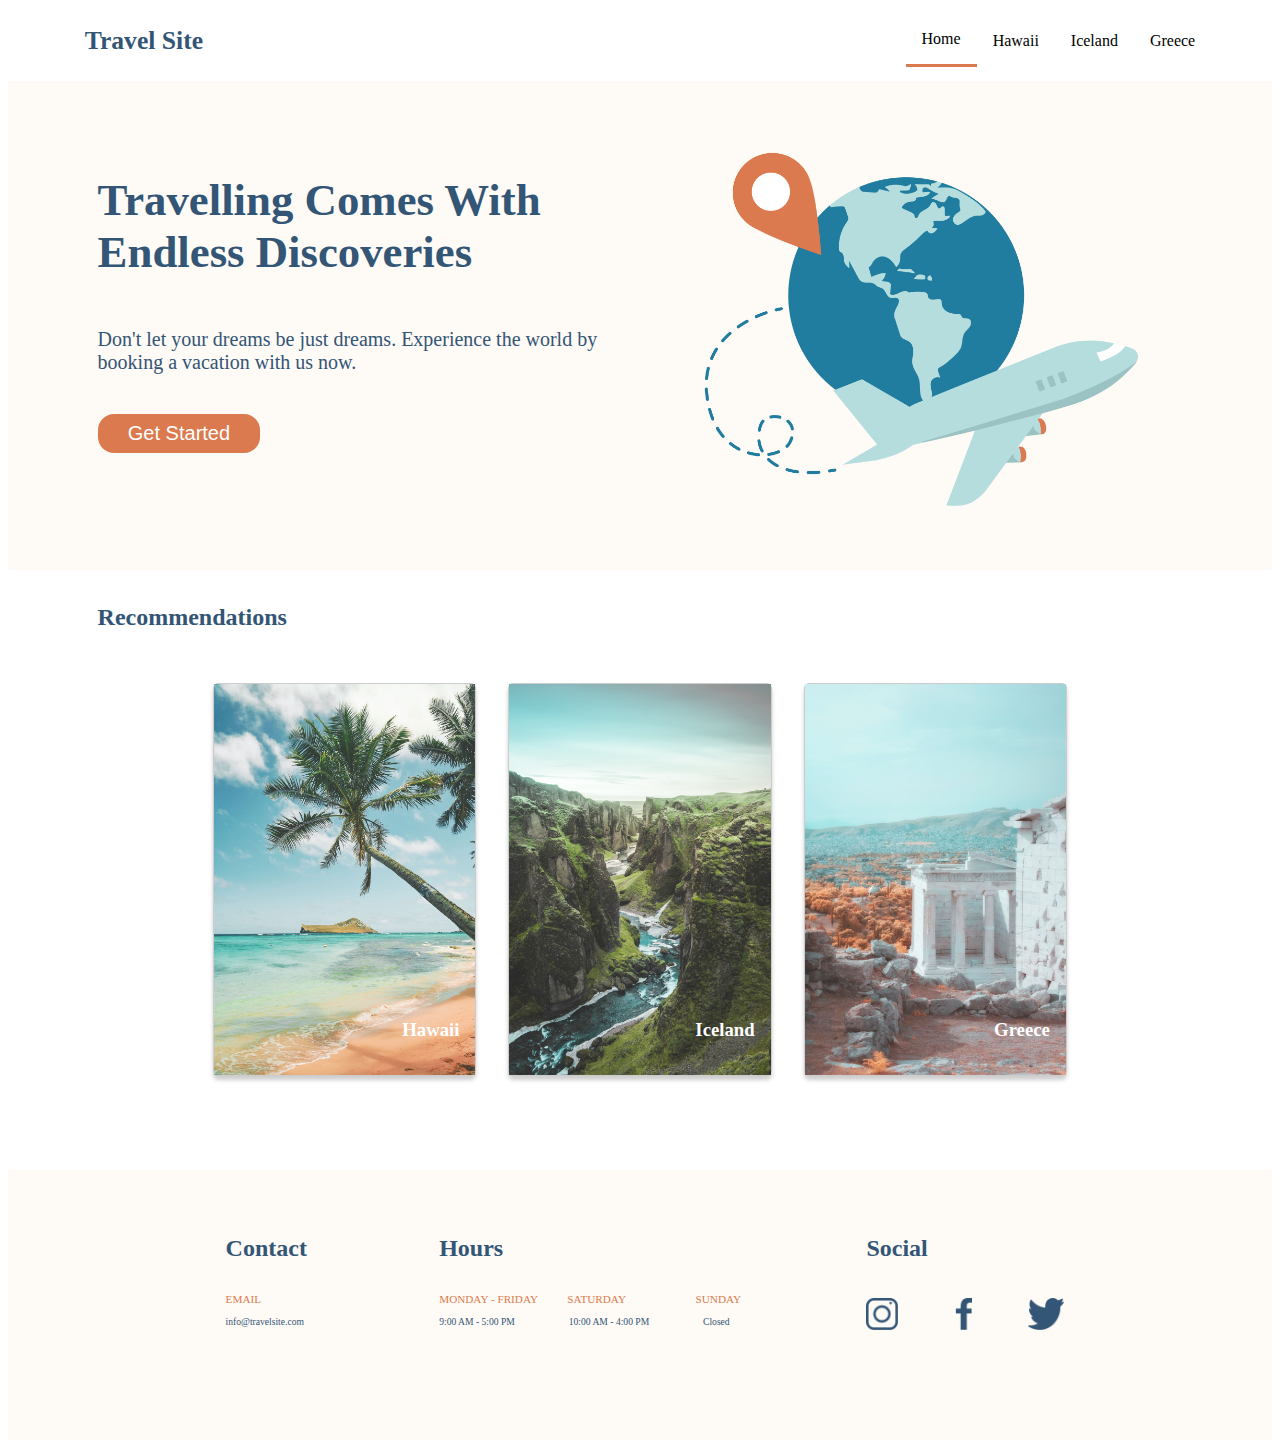
==== index.html @ 40252081 "update page references font sizes and padding" ====
<!DOCTYPE html>
<html lang="en">
<head>
    <meta charset="UTF-8">
    <meta name="viewport" content="width=device-width, initial-scale=1.0">
    <title>Document</title>
    <link rel="stylesheet" href="./styles/global.css" />
    <link rel="stylesheet" href="./styles/main.css" />
</head>
<body class="home">
    <nav class="navbar"> 
        <h3 class="navbar__title"> Travel Site</h3>
        <div class="navbar__panel">
        <a href="./index.html" class="navbar__link--active">Home</a>    
        <a href="./pages/hawaii.html" class="navbar__link">Hawaii</a>    
        <a href="./pages/iceland.html" class="navbar__link">Iceland</a>    
        <a href="./pages/greece.html" class="navbar__link">Greece</a>
        </div>    
    </nav>

    <section class="hero">
        <div class="hero__container">
        <h1> Travelling Comes With Endless Discoveries</h1>
        <p> Don't let your dreams be just dreams. Experience the world by booking a vacation with us now.<p>
        <button class="hero__startButton"> Get Started </button>
        </div>
        <img src="./assets/Images/hero.png" class="hero__travelImage" > 

    </section>

    <main class="recommendations"> 
        <h2> Recommendations</h2>
        <div class="recommended">
            <a href="./pages/hawaii.html" class="recommended__citycard">
                <img src="./assets/Images/hawaii.jpg" class="recommended__citycard--image">
                <h3 class="recommended__citycard--name">Hawaii</h3>   
            </a>
            <a href="./pages/iceland.html" class="recommended__citycard">
                <img src="./assets/Images/iceland.jpg" class="recommended__citycard--image">
                <h3 class="recommended__citycard--name">Iceland</h3>   
            </a>
            <a href="./pages/greece.html" class="recommended__citycard">
                <img src="./assets/Images/greece.jpg" class="recommended__citycard--image">
                <h3 class="recommended__citycard--name">Greece</h3>   
            </a>
        </div>
    </main>

    <footer class="footer">
        <div class="contact">
            <h2>Contact</h2>
            <div class="contact__panel">
                <h3 class="footer__subtitle">EMAIL</h3>
                <p class="footer__parag">info@travelsite.com</p> 
            </div>
        </div>

        <div class="hours">
            <h2>Hours</h2>
            <div class="footer__days">
                <h3 class="footer__subtitle">MONDAY - FRIDAY</h3>
                <h3 class="footer__subtitle">SATURDAY</h3> 
                <h3 class="footer__subtitle">SUNDAY</h3>  
            </div> 
            <div class="footer__hours">
                <p class="footer__parag">9:00 AM - 5:00 PM</p> 
                <p class="footer__parag">10:00 AM - 4:00 PM</p> 
                <p class="footer__parag">Closed</p> 
            </div>
        </div>

        <div class="socialmedia">
            <h2>Social</h2> 
            <div class="socialmedia__icons">
                <img src="./assets/Icons/icon-instagram.png" class="socialmedia__icon">
                <img src="./assets/Icons/icon-facebook.png" class="socialmedia__icon">
                <img src="./assets/Icons/icon-twitter.png" class="socialmedia__icon">
            </div>
        </div>
    </footer>

</body>
</html>
---- styles/global.css ----
html {
    box-sizing: border-box;
    font-family: Verdana;
  }

*,
*:before,
*:after {
  box-sizing: inherit;
}

.navbar{
    position:fixed;
    display:flex;
    justify-content:space-evenly;
    align-items: center;
    top:0;
    height:9vh;
    width: 100%;
    background-color: #FFFFFF;
    padding: 1.5vh 6vw 1.5vh 6vw;
  }

.navbar__title{
    display:flex;
    width:40%;
    color:#335576;
    font-size: 1.6rem;
    font-weight:900;
  }

  .navbar__panel{
    display:flex;
    width: 70%;
    justify-content: flex-end;
    align-items: center;
  }

.navbar__link{
    display:flexbox;
    text-align: center;
    text-decoration:none;
    color:black;
    padding:1rem;
  }

.navbar__link--active{
    height:100%;
    text-decoration:none;
    text-align: center;
    color:black;
    border-bottom: 3px solid #DB7A4E;
    padding:1rem;

 }

 .footer{
    display:flex;
    justify-content:center;
    height:30vh;
    background-color: #FEFAF5;
    padding:5vh 15vw 5vh 17vw; 

}

.contact{
    width:25%;

}

.contact__panel{
    display:flex;
    flex-direction:column;
}

.hours{
    width:50%;
}

.footer__days{
    display:flex;
    width:100%;
    justify-content:flex-start;

}

.footer__hours{
    display:flex;
    font-size: 0.8rem;
    max-width:68%;
    justify-content:space-between;
}
.footer__subtitle{
    color:#DB7A4E;
    width:30%;
    font-size:0.7rem;
    font-weight: 400;
    display:flex;
    justify-content:space-between;

}

.footer__parag{
    margin:0;
    font-size:0.6rem;
}

.socialmedia{
    width:25%;
    height:100%;
}

.socialmedia__icons{
    display:flex;
    flex-direction:row;
    align-items:center;
    justify-content: space-between;
    padding:1rem 1rem 1rem 0;

}

.socialmedia__icon{
    display:flex;
    height:2rem;
}
---- styles/main.css ----
h1{
    color:#335576;
    max-height:100%;
    max-width:100%;
    font-size:2.8rem;
}

h2{
    color:#335576;
  }

p{
    color:#335576;
    font-size:1.25rem;
}

h3{
    color:#335576;
}

.hero{
    display:flex;
    width:100%;
    background-color: #FEFAF5;
    margin-top:9vh;
    padding:7vh 7vw 7vh 7vw;
}

.hero__container{
    display:flex;
    flex-direction:column;
    height:100%;
    width:50%;
}
.hero__travelImage{
    display:flex;
    max-height:100%;
    max-width:40%;
    margin-left:5vw;
}

.hero__startButton{
    display:flex;
    border-radius: 1rem;
    border-width: 0;
    color: #FFFFFF;
    align-content: center;
    justify-content: center;
    padding:0.5rem;
    background-color:#DB7A4E;
    width: 30%;
    font-size: 1.25rem;
}

.recommendations{
    background-color: #FFFFFF;
    display:flex;
    flex-direction: column;
    padding:1.5vh 7vw 1.5vh 7vw;
}

.recommended {
    display:flex;
    justify-content: center;
    margin:1rem;
}

.recommended__citycard{
    position:relative;
    display:flex;
    flex-direction: row;
    width:25%;
    border-radius:5px;
    box-shadow: 0px 4px 4px  rgba(0, 0, 0, 0.2);
    border:1px solid rgba(0, 0, 0, 0.2);
    margin:1rem;
    margin-bottom:4rem;
    padding:0;
}

.recommended__citycard--image{
    display:flex;
    width:100%;
    max-height:100%;
}

.recommended__citycard--name{
    position:absolute;
    bottom:1rem;
    right:1rem;
    color:#FFFFFF;
}
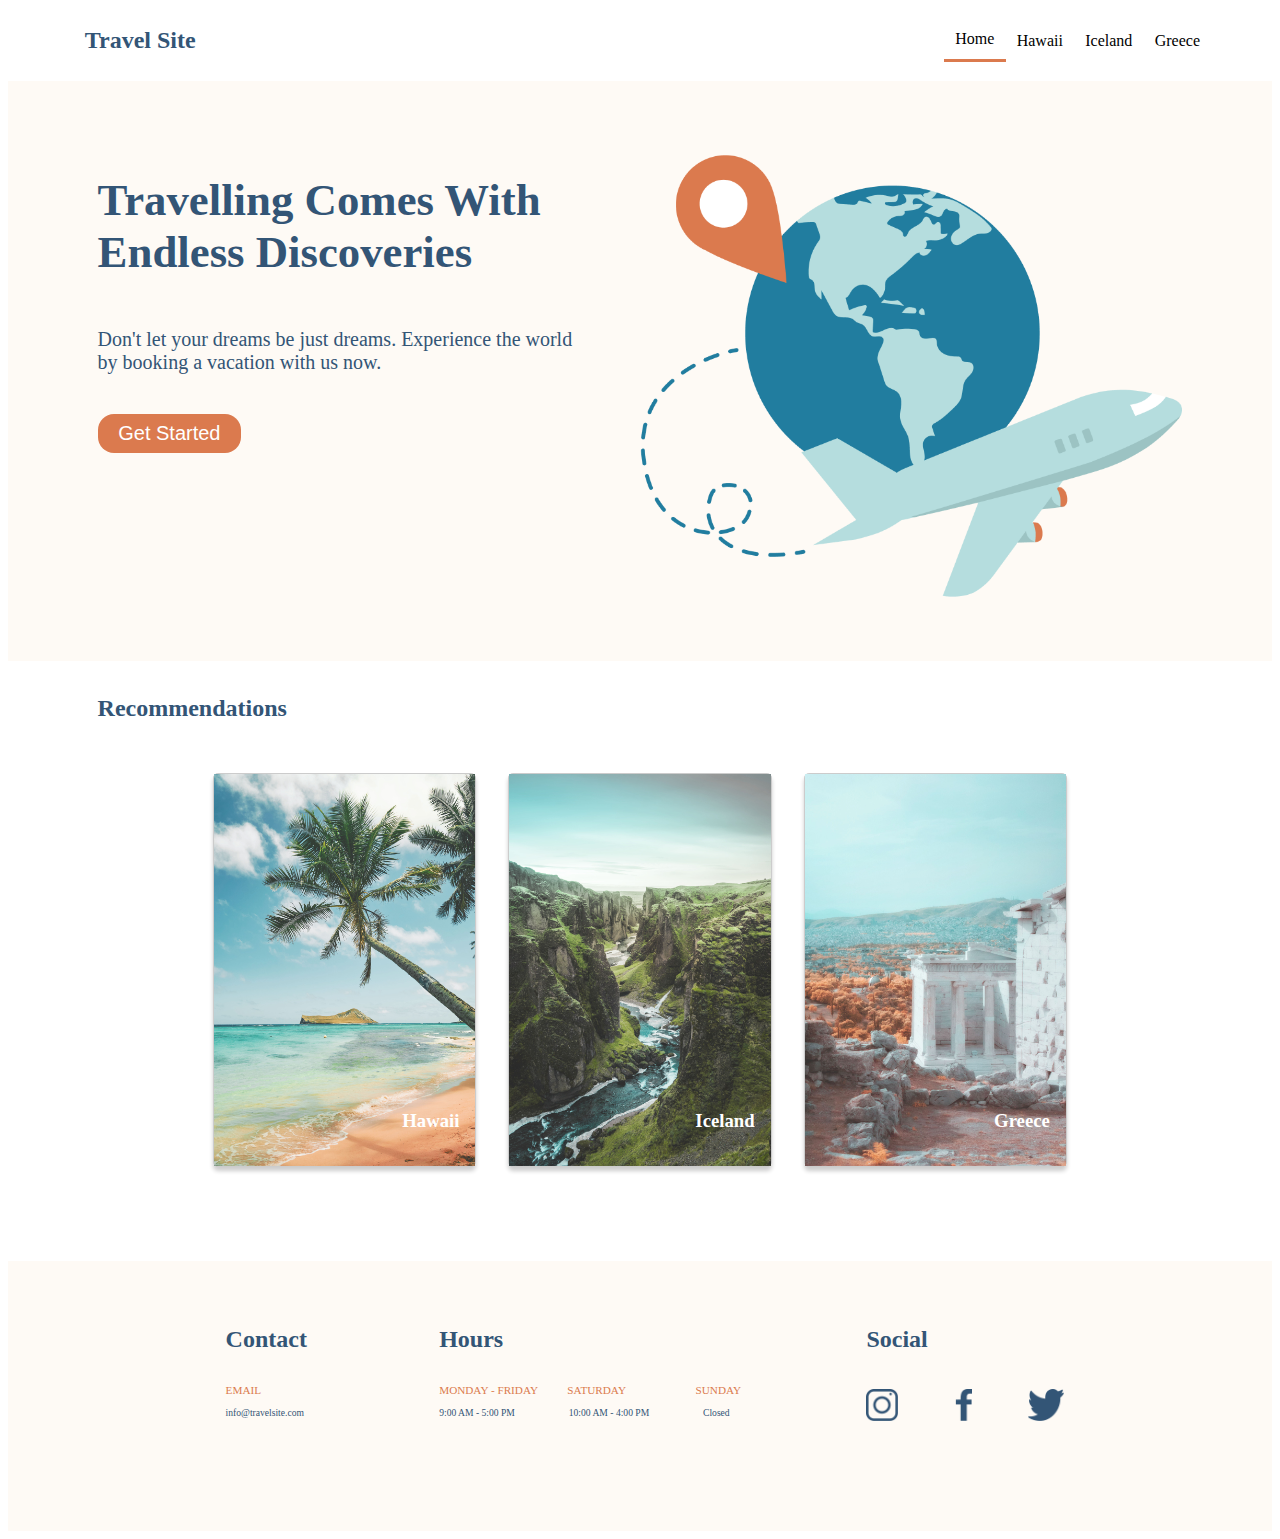
==== commit e8548e93: "turn nav bar to unordered list, add hawaii page link to get started button" ====
--- a/index.html
+++ b/index.html
@@ -22,7 +22,7 @@
         <div class="hero__container">
         <h1> Travelling Comes With Endless Discoveries</h1>
         <p> Don't let your dreams be just dreams. Experience the world by booking a vacation with us now.<p>
-        <button class="hero__startButton"> Get Started </button>
+        <a href="./pages/hawaii.html"><button class="hero__startButton"> Get Started </button></a>
         </div>
         <img src="./assets/Images/hero.png" class="hero__travelImage" > 
 
--- a/styles/global.css
+++ b/styles/global.css
@@ -19,29 +19,39 @@
     width: 100%;
     background-color: #FFFFFF;
     padding: 1.5vh 6vw 1.5vh 6vw;
-  }
+}
 
 .navbar__title{
     display:flex;
     width:40%;
     color:#335576;
-    font-size: 1.6rem;
+    font-size: 1.5rem;
     font-weight:900;
-  }
+}
 
-  .navbar__panel{
+h2{
+    color:#335576;
+}
+
+a{
+    text-decoration:none;
+}
+
+.navbar__panel{
     display:flex;
     width: 70%;
     justify-content: flex-end;
     align-items: center;
+    list-style: none;
   }
+
 
 .navbar__link{
     display:flexbox;
     text-align: center;
     text-decoration:none;
     color:black;
-    padding:1rem;
+    padding: 0.7rem;
   }
 
 .navbar__link--active{
@@ -50,7 +60,7 @@
     text-align: center;
     color:black;
     border-bottom: 3px solid #DB7A4E;
-    padding:1rem;
+    padding:0.7rem;
 
  }
 
@@ -103,6 +113,7 @@
 .footer__parag{
     margin:0;
     font-size:0.6rem;
+    color:#335576;
 }
 
 .socialmedia{
--- a/styles/main.css
+++ b/styles/main.css
@@ -5,18 +5,12 @@
     font-size:2.8rem;
 }
 
-h2{
-    color:#335576;
-  }
 
 p{
     color:#335576;
     font-size:1.25rem;
 }
 
-h3{
-    color:#335576;
-}
 
 .hero{
     display:flex;
@@ -35,7 +29,7 @@
 .hero__travelImage{
     display:flex;
     max-height:100%;
-    max-width:40%;
+    max-width:50%;
     margin-left:5vw;
 }
 
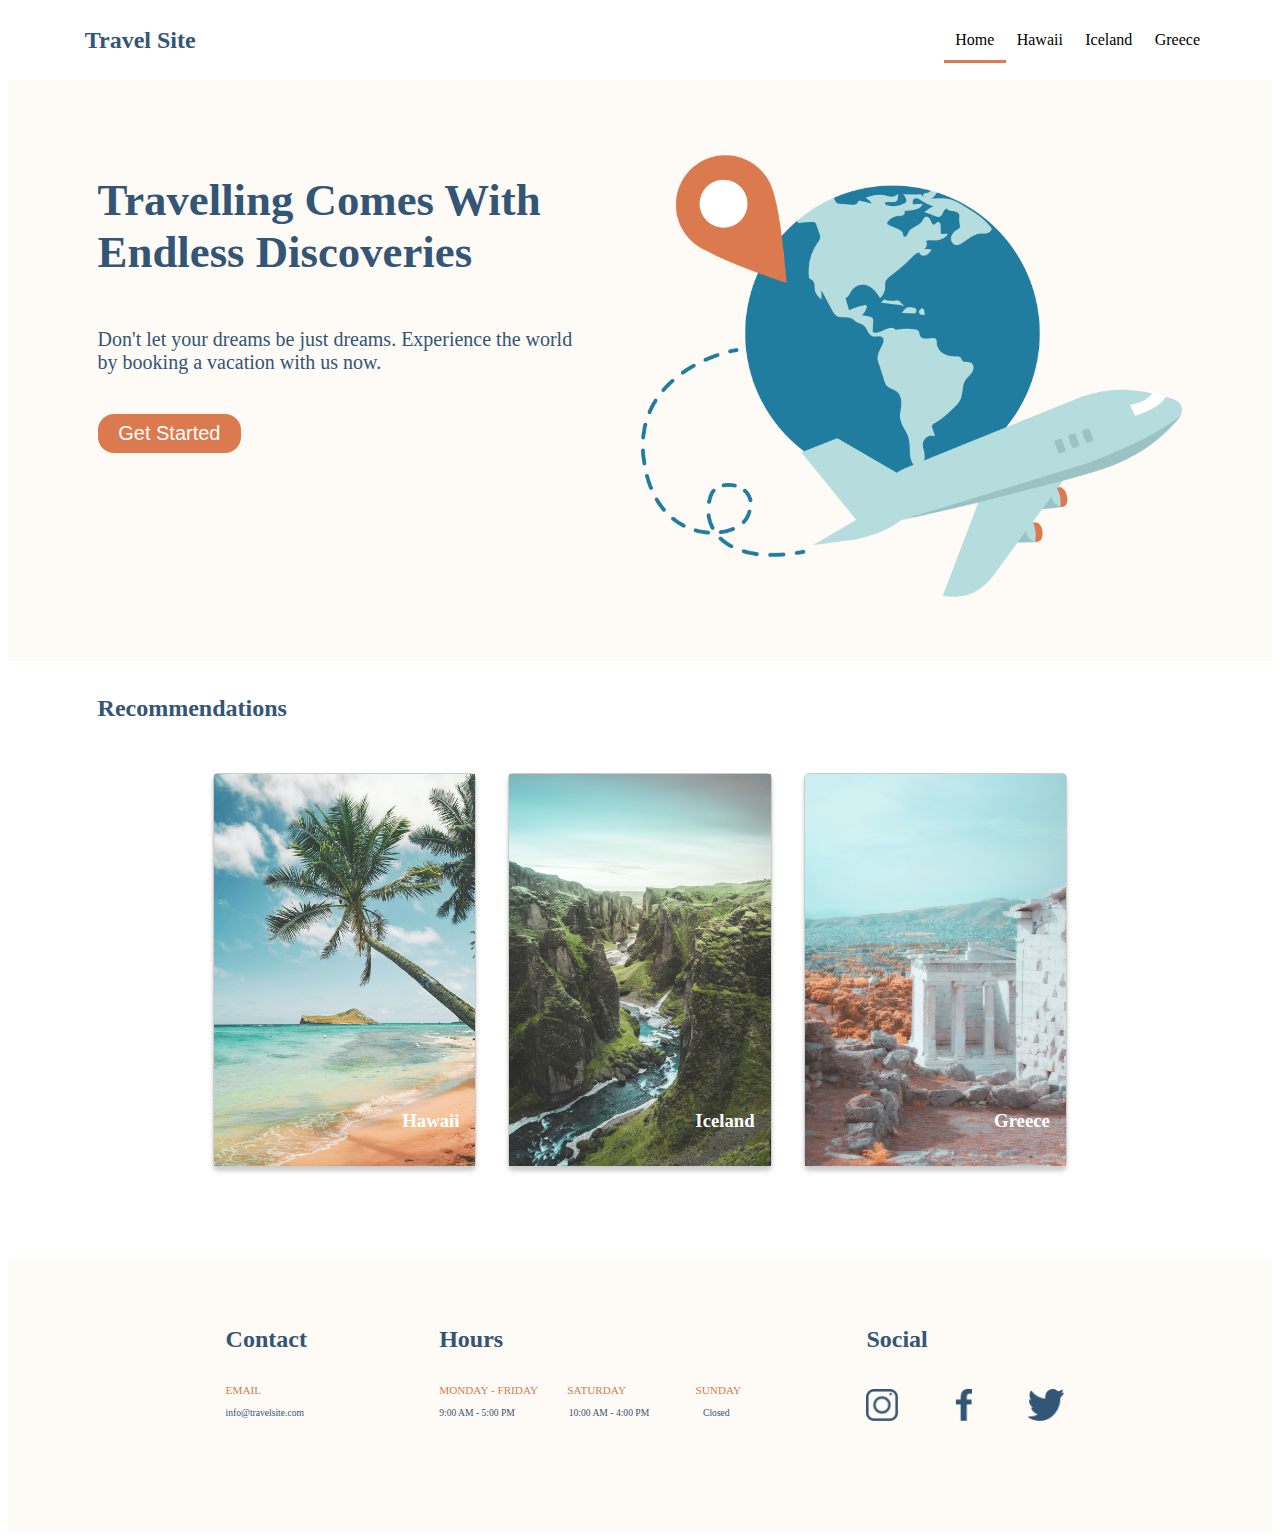
==== commit adcb8a7f: "update index page nav bar to unordered list" ====
--- a/index.html
+++ b/index.html
@@ -10,12 +10,12 @@
 <body class="home">
     <nav class="navbar"> 
         <h3 class="navbar__title"> Travel Site</h3>
-        <div class="navbar__panel">
-        <a href="./index.html" class="navbar__link--active">Home</a>    
-        <a href="./pages/hawaii.html" class="navbar__link">Hawaii</a>    
-        <a href="./pages/iceland.html" class="navbar__link">Iceland</a>    
-        <a href="./pages/greece.html" class="navbar__link">Greece</a>
-        </div>    
+        <ul class="navbar__panel">
+        <li><a href="./index.html" class="navbar__link--active">Home</a></li> 
+        <li><a href="./pages/hawaii.html" class="navbar__link">Hawaii</a></li>    
+        <li><a href="./pages/iceland.html" class="navbar__link">Iceland</a></li>    
+        <li><a href="./pages/greece.html" class="navbar__link">Greece</a></li>
+        </ul>    
     </nav>
 
     <section class="hero">
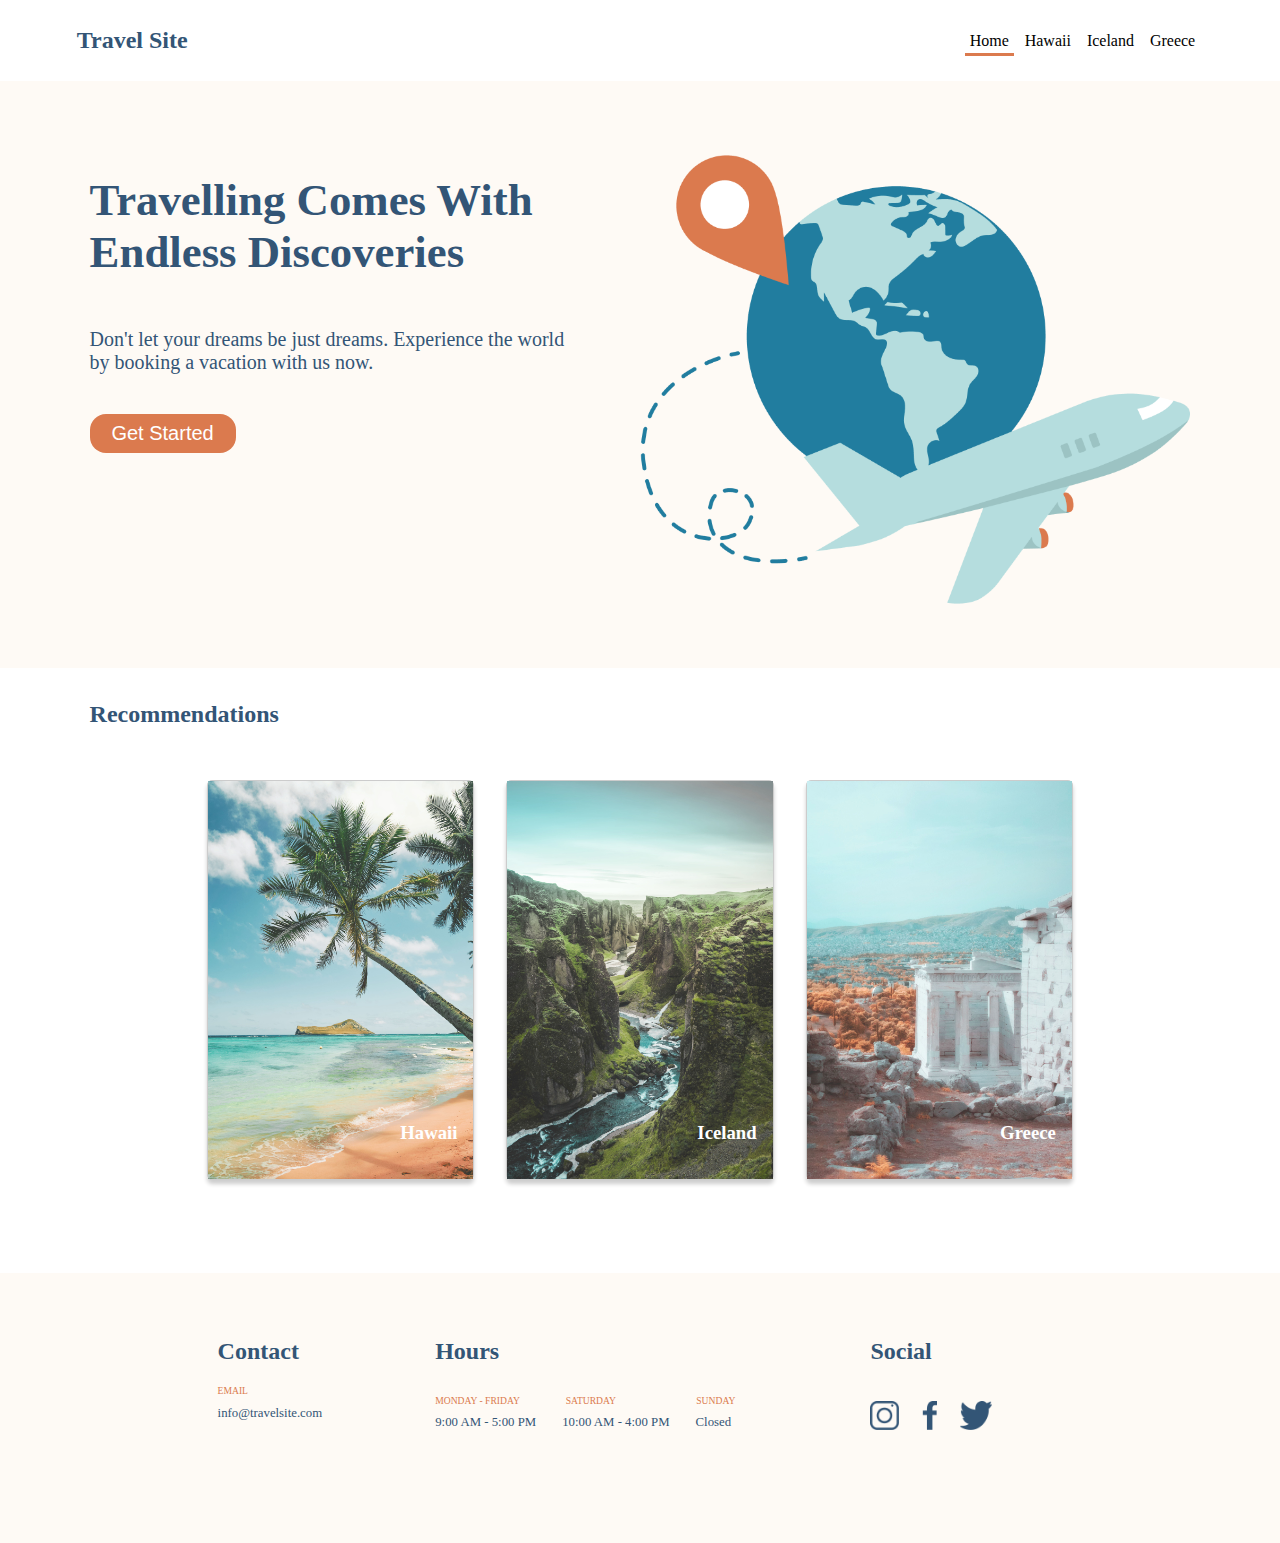
==== commit d5777248: "update sizes" ====
--- a/index.html
+++ b/index.html
@@ -1,5 +1,6 @@
 <!DOCTYPE html>
 <html lang="en">
+
 <head>
     <meta charset="UTF-8">
     <meta name="viewport" content="width=device-width, initial-scale=1.0">
@@ -7,41 +8,43 @@
     <link rel="stylesheet" href="./styles/global.css" />
     <link rel="stylesheet" href="./styles/main.css" />
 </head>
+
 <body class="home">
-    <nav class="navbar"> 
+    <nav class="navbar">
         <h3 class="navbar__title"> Travel Site</h3>
         <ul class="navbar__panel">
-        <li><a href="./index.html" class="navbar__link--active">Home</a></li> 
-        <li><a href="./pages/hawaii.html" class="navbar__link">Hawaii</a></li>    
-        <li><a href="./pages/iceland.html" class="navbar__link">Iceland</a></li>    
-        <li><a href="./pages/greece.html" class="navbar__link">Greece</a></li>
-        </ul>    
+            <li><a href="./index.html" class="navbar__link navbar__link--active">Home</a></li>
+            <li><a href="./pages/hawaii.html" class="navbar__link">Hawaii</a></li>
+            <li><a href="./pages/iceland.html" class="navbar__link">Iceland</a></li>
+            <li><a href="./pages/greece.html" class="navbar__link">Greece</a></li>
+        </ul>
     </nav>
 
     <section class="hero">
         <div class="hero__container">
-        <h1> Travelling Comes With Endless Discoveries</h1>
-        <p> Don't let your dreams be just dreams. Experience the world by booking a vacation with us now.<p>
-        <a href="./pages/hawaii.html"><button class="hero__startButton"> Get Started </button></a>
+            <h1> Travelling Comes With Endless Discoveries</h1>
+            <p> Don't let your dreams be just dreams. Experience the world by booking a vacation with us now.
+            <p>
+                <a href="./pages/hawaii.html"><button class="hero__startButton"> Get Started </button></a>
         </div>
-        <img src="./assets/Images/hero.png" class="hero__travelImage" > 
+        <img src="./assets/Images/hero.png" class="hero__travelImage">
 
     </section>
 
-    <main class="recommendations"> 
+    <main class="recommendations">
         <h2> Recommendations</h2>
         <div class="recommended">
             <a href="./pages/hawaii.html" class="recommended__citycard">
                 <img src="./assets/Images/hawaii.jpg" class="recommended__citycard--image">
-                <h3 class="recommended__citycard--name">Hawaii</h3>   
+                <h3 class="recommended__citycard--name">Hawaii</h3>
             </a>
             <a href="./pages/iceland.html" class="recommended__citycard">
                 <img src="./assets/Images/iceland.jpg" class="recommended__citycard--image">
-                <h3 class="recommended__citycard--name">Iceland</h3>   
+                <h3 class="recommended__citycard--name">Iceland</h3>
             </a>
             <a href="./pages/greece.html" class="recommended__citycard">
                 <img src="./assets/Images/greece.jpg" class="recommended__citycard--image">
-                <h3 class="recommended__citycard--name">Greece</h3>   
+                <h3 class="recommended__citycard--name">Greece</h3>
             </a>
         </div>
     </main>
@@ -51,7 +54,7 @@
             <h2>Contact</h2>
             <div class="contact__panel">
                 <h3 class="footer__subtitle">EMAIL</h3>
-                <p class="footer__parag">info@travelsite.com</p> 
+                <p class="footer__parag">info@travelsite.com</p>
             </div>
         </div>
 
@@ -59,18 +62,18 @@
             <h2>Hours</h2>
             <div class="footer__days">
                 <h3 class="footer__subtitle">MONDAY - FRIDAY</h3>
-                <h3 class="footer__subtitle">SATURDAY</h3> 
-                <h3 class="footer__subtitle">SUNDAY</h3>  
-            </div> 
+                <h3 class="footer__subtitle">SATURDAY</h3>
+                <h3 class="footer__subtitle">SUNDAY</h3>
+            </div>
             <div class="footer__hours">
-                <p class="footer__parag">9:00 AM - 5:00 PM</p> 
-                <p class="footer__parag">10:00 AM - 4:00 PM</p> 
-                <p class="footer__parag">Closed</p> 
+                <p class="footer__parag">9:00 AM - 5:00 PM</p>
+                <p class="footer__parag">10:00 AM - 4:00 PM</p>
+                <p class="footer__parag">Closed</p>
             </div>
         </div>
 
         <div class="socialmedia">
-            <h2>Social</h2> 
+            <h2>Social</h2>
             <div class="socialmedia__icons">
                 <img src="./assets/Icons/icon-instagram.png" class="socialmedia__icon">
                 <img src="./assets/Icons/icon-facebook.png" class="socialmedia__icon">
@@ -80,4 +83,5 @@
     </footer>
 
 </body>
+
 </html>--- a/styles/global.css
+++ b/styles/global.css
@@ -9,6 +9,11 @@
   box-sizing: inherit;
 }
 
+body {
+    margin:0;
+    padding:0;
+}
+
 .navbar{
     position:fixed;
     display:flex;
@@ -17,6 +22,7 @@
     top:0;
     height:9vh;
     width: 100%;
+    z-index: 1;
     background-color: #FFFFFF;
     padding: 1.5vh 6vw 1.5vh 6vw;
 }
@@ -47,20 +53,16 @@
 
 
 .navbar__link{
-    display:flexbox;
     text-align: center;
     text-decoration:none;
     color:black;
-    padding: 0.7rem;
+    padding: 0.3rem;
+    margin:0.2rem;
   }
 
 .navbar__link--active{
     height:100%;
-    text-decoration:none;
-    text-align: center;
-    color:black;
     border-bottom: 3px solid #DB7A4E;
-    padding:0.7rem;
 
  }
 
@@ -78,11 +80,6 @@
 
 }
 
-.contact__panel{
-    display:flex;
-    flex-direction:column;
-}
-
 .hours{
     width:50%;
 }
@@ -96,14 +93,14 @@
 
 .footer__hours{
     display:flex;
-    font-size: 0.8rem;
     max-width:68%;
     justify-content:space-between;
 }
+
 .footer__subtitle{
     color:#DB7A4E;
     width:30%;
-    font-size:0.7rem;
+    font-size:0.6rem;
     font-weight: 400;
     display:flex;
     justify-content:space-between;
@@ -112,7 +109,7 @@
 
 .footer__parag{
     margin:0;
-    font-size:0.6rem;
+    font-size:0.8rem;
     color:#335576;
 }
 
@@ -126,12 +123,12 @@
     flex-direction:row;
     align-items:center;
     justify-content: space-between;
-    padding:1rem 1rem 1rem 0;
+    padding:1rem 6rem 1rem 0;
 
 }
 
 .socialmedia__icon{
     display:flex;
-    height:2rem;
+    height:1.8rem;
 }
  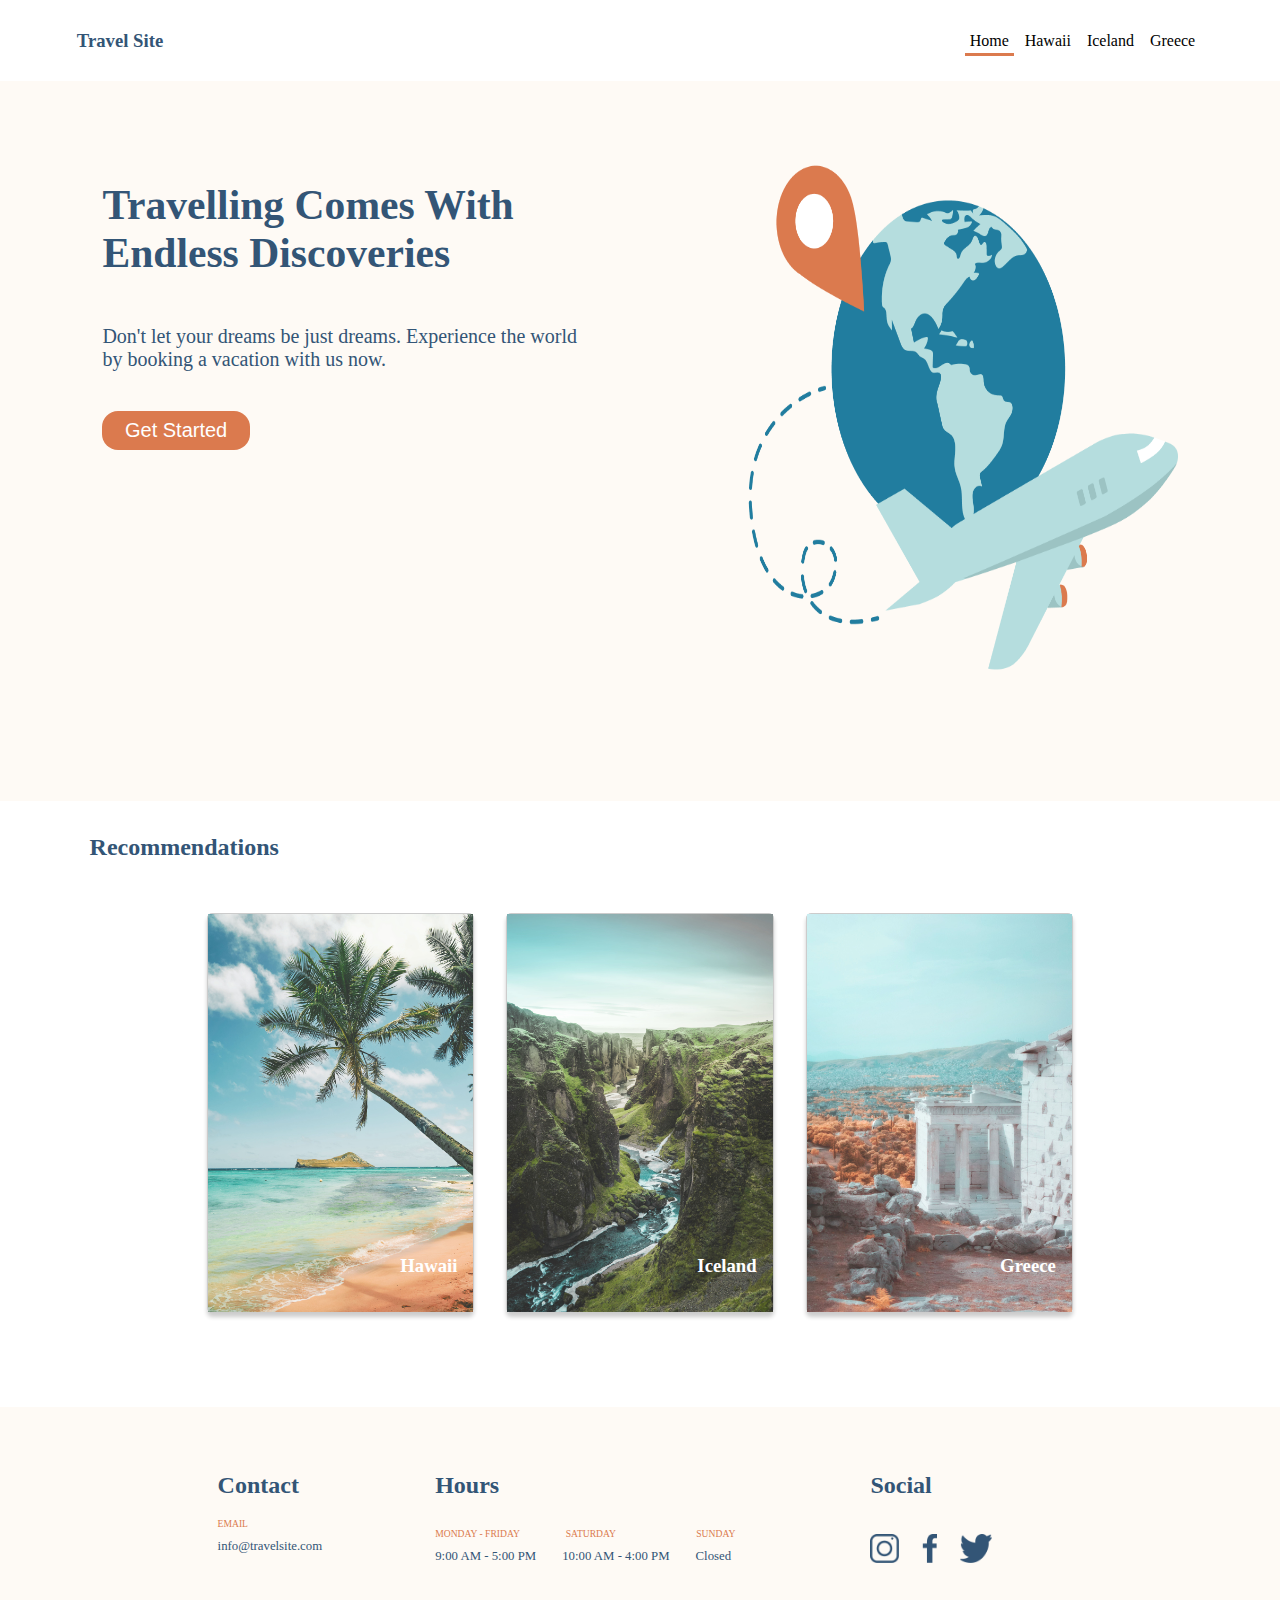
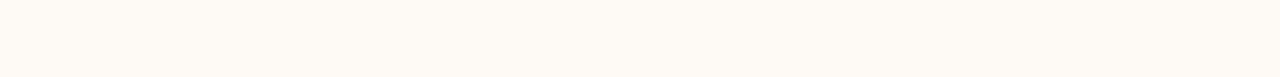
==== commit f0ea211f: "update sizes and add cursor pointer for button" ====
--- a/index.html
+++ b/index.html
@@ -11,7 +11,7 @@
 
 <body class="home">
     <nav class="navbar">
-        <h3 class="navbar__title"> Travel Site</h3>
+        <a href="./index.html" class="navbar__title"><h3> Travel Site</h3></a>
         <ul class="navbar__panel">
             <li><a href="./index.html" class="navbar__link navbar__link--active">Home</a></li>
             <li><a href="./pages/hawaii.html" class="navbar__link">Hawaii</a></li>
@@ -23,9 +23,8 @@
     <section class="hero">
         <div class="hero__container">
             <h1> Travelling Comes With Endless Discoveries</h1>
-            <p> Don't let your dreams be just dreams. Experience the world by booking a vacation with us now.
-            <p>
-                <a href="./pages/hawaii.html"><button class="hero__startButton"> Get Started </button></a>
+            <p> Don't let your dreams be just dreams. Experience the world by booking a vacation with us now.<p>
+                <a href="./pages/hawaii.html"><button  class="hero__startButton"> Get Started </button></a>
         </div>
         <img src="./assets/Images/hero.png" class="hero__travelImage">
 
--- a/styles/global.css
+++ b/styles/global.css
@@ -1,134 +1,133 @@
 html {
     box-sizing: border-box;
     font-family: Verdana;
-  }
+}
 
 *,
 *:before,
 *:after {
-  box-sizing: inherit;
+    box-sizing: inherit;
 }
 
 body {
-    margin:0;
-    padding:0;
+    margin: 0;
+    padding: 0;
 }
 
-.navbar{
-    position:fixed;
-    display:flex;
-    justify-content:space-evenly;
+.navbar {
+    position: fixed;
+    display: flex;
+    justify-content: space-evenly;
     align-items: center;
-    top:0;
-    height:9vh;
+    top: 0;
+    height: 9vh;
     width: 100%;
     z-index: 1;
     background-color: #FFFFFF;
     padding: 1.5vh 6vw 1.5vh 6vw;
 }
 
-.navbar__title{
-    display:flex;
-    width:40%;
-    color:#335576;
-    font-size: 1.5rem;
-    font-weight:900;
+.navbar__title {
+    display: flex;
+    width: 40%;
+    color: #335576;
+    font-size: 1rem;
+    font-weight: 900;
 }
 
-h2{
-    color:#335576;
+h2 {
+    color: #335576;
 }
 
-a{
-    text-decoration:none;
+a {
+    text-decoration: none;
 }
 
-.navbar__panel{
-    display:flex;
+.navbar__panel {
+    display: flex;
     width: 70%;
     justify-content: flex-end;
     align-items: center;
     list-style: none;
-  }
+}
 
 
-.navbar__link{
+.navbar__link {
     text-align: center;
-    text-decoration:none;
-    color:black;
+    text-decoration: none;
+    color: black;
     padding: 0.3rem;
-    margin:0.2rem;
-  }
+    margin: 0.2rem;
+}
 
-.navbar__link--active{
-    height:100%;
+.navbar__link--active {
+    height: 100%;
     border-bottom: 3px solid #DB7A4E;
-
- }
-
- .footer{
-    display:flex;
-    justify-content:center;
-    height:30vh;
-    background-color: #FEFAF5;
-    padding:5vh 15vw 5vh 17vw; 
 
 }
 
-.contact{
-    width:25%;
+.footer {
+    display: flex;
+    justify-content: center;
+    height: 30vh;
+    background-color: #FEFAF5;
+    padding: 5vh 15vw 5vh 17vw;
 
 }
 
-.hours{
-    width:50%;
-}
-
-.footer__days{
-    display:flex;
-    width:100%;
-    justify-content:flex-start;
+.contact {
+    width: 25%;
 
 }
 
-.footer__hours{
-    display:flex;
-    max-width:68%;
-    justify-content:space-between;
+.hours {
+    width: 50%;
 }
 
-.footer__subtitle{
-    color:#DB7A4E;
-    width:30%;
-    font-size:0.6rem;
-    font-weight: 400;
-    display:flex;
-    justify-content:space-between;
+.footer__days {
+    display: flex;
+    width: 100%;
+    justify-content: flex-start;
 
 }
 
-.footer__parag{
-    margin:0;
-    font-size:0.8rem;
-    color:#335576;
+.footer__hours {
+    display: flex;
+    max-width: 68%;
+    justify-content: space-between;
 }
 
-.socialmedia{
-    width:25%;
-    height:100%;
-}
-
-.socialmedia__icons{
-    display:flex;
-    flex-direction:row;
-    align-items:center;
+.footer__subtitle {
+    color: #DB7A4E;
+    width: 30%;
+    font-size: 0.6rem;
+    font-weight: 400;
+    display: flex;
     justify-content: space-between;
-    padding:1rem 6rem 1rem 0;
 
 }
 
-.socialmedia__icon{
-    display:flex;
-    height:1.8rem;
+.footer__parag {
+    margin: 0;
+    font-size: 0.8rem;
+    color: #335576;
 }
- +
+.socialmedia {
+    width: 25%;
+    height: 100%;
+}
+
+.socialmedia__icons {
+    display: flex;
+    flex-direction: row;
+    align-items: center;
+    justify-content: space-between;
+    padding: 1rem 6rem 1rem 0;
+
+}
+
+.socialmedia__icon {
+    display: flex;
+    height: 1.8rem;
+}--- a/styles/main.css
+++ b/styles/main.css
@@ -1,86 +1,91 @@
-h1{
-    color:#335576;
-    max-height:100%;
-    max-width:100%;
-    font-size:2.8rem;
+h1 {
+    color: #335576;
+    max-height: 100%;
+    max-width: 100%;
+    font-size: 2.6rem;
 }
 
 
-p{
-    color:#335576;
-    font-size:1.25rem;
+p {
+    color: #335576;
+    font-size: 1.25rem;
 }
 
 
-.hero{
-    display:flex;
-    width:100%;
+.hero {
+    display: flex;
+    width: 100%;
+    height:80vh;
     background-color: #FEFAF5;
-    margin-top:9vh;
-    padding:7vh 7vw 7vh 7vw;
+    margin-top: 9vh;
+    padding: 8vh 8vw 8vh 8vw;
 }
 
-.hero__container{
-    display:flex;
-    flex-direction:column;
-    height:100%;
-    width:50%;
-}
-.hero__travelImage{
-    display:flex;
-    max-height:100%;
-    max-width:50%;
-    margin-left:5vw;
+.hero__container {
+    display: flex;
+    flex-direction: column;
+    height: 100%;
+    width: 70%;
 }
 
-.hero__startButton{
-    display:flex;
+.hero__travelImage {
+    display: flex;
+    max-height: 90%;
+    max-width: 40%;
+    margin-left: 12vw;
+}
+
+.hero__startButton {
+    display: flex;
     border-radius: 1rem;
     border-width: 0;
     color: #FFFFFF;
     align-content: center;
     justify-content: center;
-    padding:0.5rem;
-    background-color:#DB7A4E;
+    padding: 0.5rem;
+    background-color: #DB7A4E;
     width: 30%;
     font-size: 1.25rem;
+    cursor:pointer;
+    
 }
 
-.recommendations{
+
+.recommendations {
     background-color: #FFFFFF;
-    display:flex;
+    display: flex;
     flex-direction: column;
-    padding:1.5vh 7vw 1.5vh 7vw;
+    padding: 1.5vh 7vw 1.5vh 7vw;
 }
 
 .recommended {
-    display:flex;
+    display: flex;
     justify-content: center;
-    margin:1rem;
+    margin: 1rem;
 }
 
-.recommended__citycard{
-    position:relative;
-    display:flex;
+.recommended__citycard {
+    position: relative;
+    display: flex;
     flex-direction: row;
-    width:25%;
-    border-radius:5px;
-    box-shadow: 0px 4px 4px  rgba(0, 0, 0, 0.2);
-    border:1px solid rgba(0, 0, 0, 0.2);
-    margin:1rem;
-    margin-bottom:4rem;
-    padding:0;
+    width: 25%;
+    border-radius: 5px;
+    box-shadow: 0px 4px 4px rgba(0, 0, 0, 0.2);
+    border: 1px solid rgba(0, 0, 0, 0.2);
+    margin: 1rem;
+    margin-bottom: 4rem;
+    padding: 0;
 }
 
-.recommended__citycard--image{
-    display:flex;
-    width:100%;
-    max-height:100%;
+.recommended__citycard--image {
+    display: flex;
+    width: 100%;
+    max-height: 100%;
 }
 
-.recommended__citycard--name{
-    position:absolute;
-    bottom:1rem;
-    right:1rem;
-    color:#FFFFFF;
-}
+.recommended__citycard--name {
+    position: absolute;
+    bottom: 1rem;
+    right: 1rem;
+    color: #FFFFFF;
+}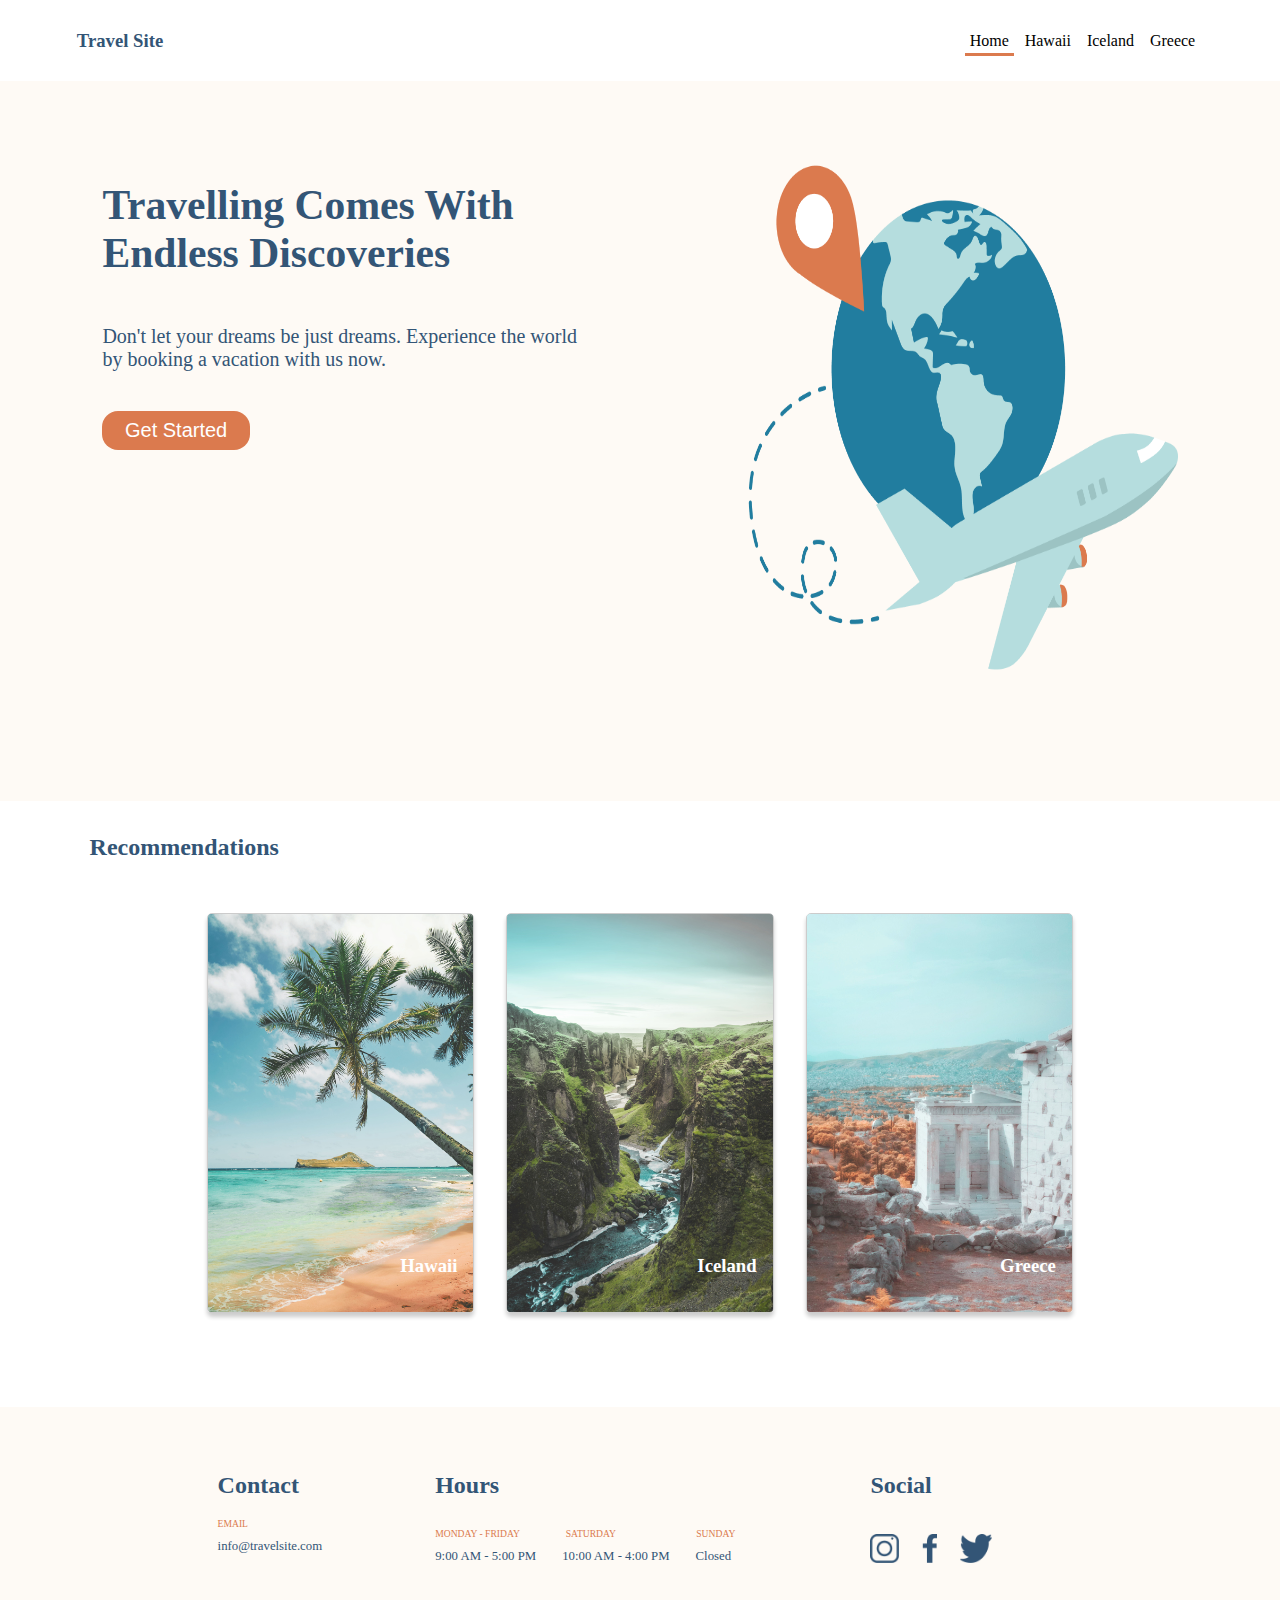
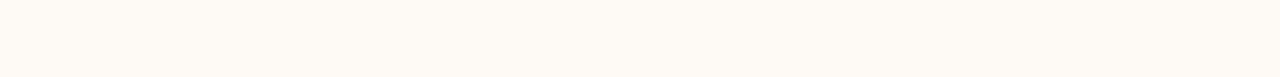
==== commit a62fbe7f: "add hover animation to navbar" ====
--- a/index.html
+++ b/index.html
@@ -5,8 +5,8 @@
     <meta charset="UTF-8">
     <meta name="viewport" content="width=device-width, initial-scale=1.0">
     <title>Document</title>
-    <link rel="stylesheet" href="./styles/global.css" />
-    <link rel="stylesheet" href="./styles/main.css" />
+    <link rel="stylesheet" href="./css/global.css" />
+    <link rel="stylesheet" href="./css/main.css" />
 </head>
 
 <body class="home">
@@ -74,9 +74,9 @@
         <div class="socialmedia">
             <h2>Social</h2>
             <div class="socialmedia__icons">
-                <img src="./assets/Icons/icon-instagram.png" class="socialmedia__icon">
-                <img src="./assets/Icons/icon-facebook.png" class="socialmedia__icon">
-                <img src="./assets/Icons/icon-twitter.png" class="socialmedia__icon">
+                <img src="./assets/Images/icon-instagram.png" class="socialmedia__icon">
+                <img src="./assets/Images/icon-facebook.png" class="socialmedia__icon">
+                <img src="./assets/Images/icon-twitter.png" class="socialmedia__icon">
             </div>
         </div>
     </footer>
--- a/css/global.css
+++ b/css/global.css
@@ -0,0 +1,138 @@
+html {
+    box-sizing: border-box;
+    font-family: Verdana;
+}
+
+*,
+*:before,
+*:after {
+    box-sizing: inherit;
+}
+
+body {
+    margin: 0;
+    padding: 0;
+}
+
+.navbar {
+    position: fixed;
+    display: flex;
+    justify-content: space-evenly;
+    align-items: center;
+    top: 0;
+    height: 9vh;
+    width: 100%;
+    z-index: 1;
+    background-color: #FFFFFF;
+    padding: 1.5vh 6vw 1.5vh 6vw;
+}
+
+.navbar__title {
+    display: flex;
+    width: 40%;
+    color: #335576;
+    font-size: 1rem;
+    font-weight: 900;
+}
+
+h2 {
+    color: #335576;
+}
+
+a {
+    text-decoration: none;
+}
+
+.navbar__panel {
+    display: flex;
+    width: 70%;
+    justify-content: flex-end;
+    align-items: center;
+    list-style: none;
+}
+
+
+.navbar__link {
+    text-align: center;
+    text-decoration: none;
+    color: black;
+    padding: 0.3rem;
+    margin: 0.2rem;
+    transition: 0.1s;
+}
+
+.navbar__link--active {
+    height: 100%;
+    border-bottom: 3px solid #DB7A4E;
+
+}
+
+.navbar__link:hover{
+    border-bottom: 3px solid #DB7A4E;
+}
+
+.footer {
+    display: flex;
+    justify-content: center;
+    height: 30vh;
+    background-color: #FEFAF5;
+    padding: 5vh 15vw 5vh 17vw;
+
+}
+
+.contact {
+    width: 25%;
+
+}
+
+.hours {
+    width: 50%;
+}
+
+.footer__days {
+    display: flex;
+    width: 100%;
+    justify-content: flex-start;
+
+}
+
+.footer__hours {
+    display: flex;
+    max-width: 68%;
+    justify-content: space-between;
+}
+
+.footer__subtitle {
+    color: #DB7A4E;
+    width: 30%;
+    font-size: 0.6rem;
+    font-weight: 400;
+    display: flex;
+    justify-content: space-between;
+
+}
+
+.footer__parag {
+    margin: 0;
+    font-size: 0.8rem;
+    color: #335576;
+}
+
+.socialmedia {
+    width: 25%;
+    height: 100%;
+}
+
+.socialmedia__icons {
+    display: flex;
+    flex-direction: row;
+    align-items: center;
+    justify-content: space-between;
+    padding: 1rem 6rem 1rem 0;
+
+}
+
+.socialmedia__icon {
+    display: flex;
+    height: 1.8rem;
+}--- a/css/main.css
+++ b/css/main.css
@@ -0,0 +1,92 @@
+h1 {
+    color: #335576;
+    max-height: 100%;
+    max-width: 100%;
+    font-size: 2.6rem;
+}
+
+
+p {
+    color: #335576;
+    font-size: 1.25rem;
+}
+
+
+.hero {
+    display: flex;
+    width: 100%;
+    height: 80vh;
+    background-color: #FEFAF5;
+    margin-top: 9vh;
+    padding: 8vh 8vw 8vh 8vw;
+}
+
+.hero__container {
+    display: flex;
+    flex-direction: column;
+    height: 100%;
+    width: 70%;
+}
+
+.hero__travelImage {
+    display: flex;
+    max-height: 90%;
+    max-width: 40%;
+    margin-left: 12vw;
+}
+
+.hero__startButton {
+    display: flex;
+    border-radius: 1rem;
+    border-width: 0;
+    color: #FFFFFF;
+    align-content: center;
+    justify-content: center;
+    padding: 0.5rem;
+    background-color: #DB7A4E;
+    width: 30%;
+    font-size: 1.25rem;
+    cursor: pointer;
+
+}
+
+
+.recommendations {
+    background-color: #FFFFFF;
+    display: flex;
+    flex-direction: column;
+    padding: 1.5vh 7vw 1.5vh 7vw;
+}
+
+.recommended {
+    display: flex;
+    justify-content: center;
+    margin: 1rem;
+}
+
+.recommended__citycard {
+    position: relative;
+    display: flex;
+    flex-direction: row;
+    width: 25%;
+    border-radius: 5px;
+    box-shadow: 0px 4px 4px rgba(0, 0, 0, 0.2);
+    border: 1px solid rgba(0, 0, 0, 0.2);
+    margin: 1rem;
+    margin-bottom: 4rem;
+    padding: 0;
+}
+
+.recommended__citycard--image {
+    display: flex;
+    width: 100%;
+    max-height: 100%;
+    border-radius: 0.2rem;
+}
+
+.recommended__citycard--name {
+    position: absolute;
+    bottom: 1rem;
+    right: 1rem;
+    color: #FFFFFF;
+}